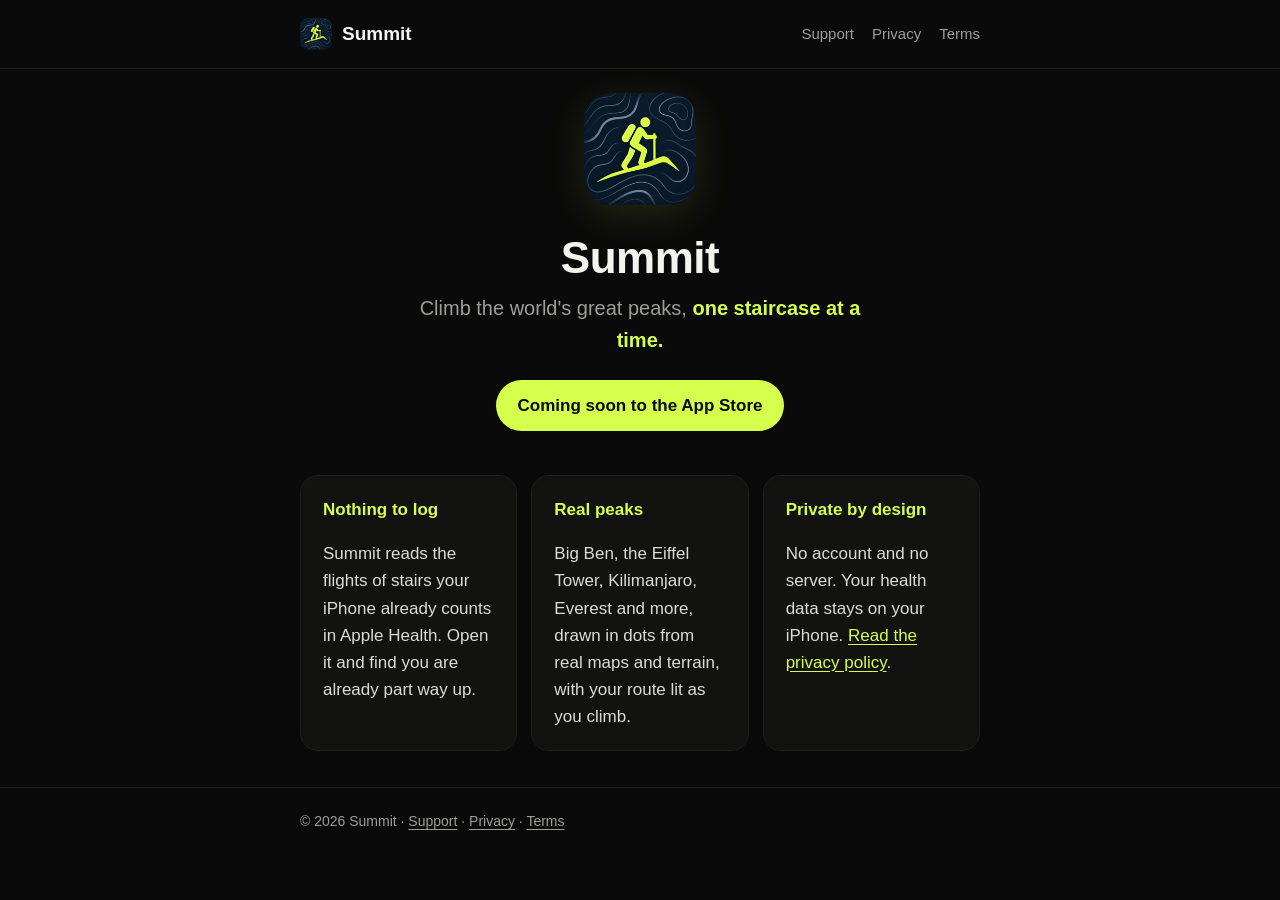
==== index.html @ 50f555a9 "Summit's web pages: home, privacy policy, support and terms Co-Authored-By: Claude Opus 5.5 <noreply" ====
<!doctype html>
<html lang="en-GB">
<head>
  <meta charset="utf-8">
  <meta name="viewport" content="width=device-width, initial-scale=1">
  <title>Summit</title>
  <meta name="description" content="Summit turns the stairs you already climb into progress up the world's great peaks and landmarks.">
  <link rel="icon" href="icon.png">
  <link rel="apple-touch-icon" href="icon.png">
  <link rel="stylesheet" href="style.css">
</head>
<body>
  <header class="top">
    <div class="wrap">
      <a class="brand" href="./"><img src="icon.png" alt="">Summit</a>
      <nav>
        <a href="support.html">Support</a>
        <a href="privacy.html">Privacy</a>
        <a href="terms.html">Terms</a>
      </nav>
    </div>
  </header>

  <main class="wrap">
    <section class="hero">
      <img src="icon.png" alt="Summit's icon">
      <h1>Summit</h1>
      <p class="tag">Climb the world's great peaks, <strong>one staircase at a time.</strong></p>
      <span class="pill">Coming soon to the App Store</span>
    </section>

    <div class="grid">
      <div class="card">
        <h3>Nothing to log</h3>
        <p>Summit reads the flights of stairs your iPhone already counts in Apple Health. Open it and find you are already part way up.</p>
      </div>
      <div class="card">
        <h3>Real peaks</h3>
        <p>Big Ben, the Eiffel Tower, Kilimanjaro, Everest and more, drawn in dots from real maps and terrain, with your route lit as you climb.</p>
      </div>
      <div class="card">
        <h3>Private by design</h3>
        <p>No account and no server. Your health data stays on your iPhone. <a href="privacy.html">Read the privacy policy</a>.</p>
      </div>
    </div>
  </main>

  <footer>
    <div class="wrap">
      &copy; 2026 Summit &middot; <a href="support.html">Support</a> &middot; <a href="privacy.html">Privacy</a> &middot; <a href="terms.html">Terms</a>
    </div>
  </footer>
</body>
</html>
---- style.css ----
:root {
  --night: #0a0a0a;
  --dusk: #121311;
  --slate: #1f201d;
  --snow: #f4f4ee;
  --mist: #9c9e97;
  --lime: #d6ff4d;
  --olive: #2c3a14;
}

* { box-sizing: border-box; }

html { -webkit-text-size-adjust: 100%; }

body {
  margin: 0;
  background: var(--night);
  color: var(--snow);
  font: 17px/1.6 -apple-system, BlinkMacSystemFont, "SF Pro Text", "Helvetica Neue", Helvetica, Arial, sans-serif;
}

a { color: var(--lime); text-underline-offset: 3px; }
a:hover { text-decoration-thickness: 2px; }

.wrap { max-width: 720px; margin: 0 auto; padding: 0 20px; }

header.top {
  border-bottom: 1px solid var(--slate);
  padding: 18px 0;
}
header.top .wrap { display: flex; align-items: center; justify-content: space-between; gap: 16px; flex-wrap: wrap; }
.brand { display: flex; align-items: center; gap: 10px; color: var(--snow); text-decoration: none; font-weight: 800; font-size: 19px; }
.brand img { width: 32px; height: 32px; border-radius: 8px; }
nav { display: flex; gap: 18px; flex-wrap: wrap; font-size: 15px; }
nav a { color: var(--mist); text-decoration: none; }
nav a[aria-current="page"], nav a:hover { color: var(--lime); }

main { padding: 40px 0 56px; }

h1 { font-size: 34px; line-height: 1.15; margin: 0 0 8px; letter-spacing: -0.5px; }
h2 { font-size: 21px; margin: 36px 0 8px; }
h3 { font-size: 17px; margin: 24px 0 4px; }
p, li { color: #dcdcd4; }
.lede { color: var(--mist); margin-top: 0; }
.label { color: var(--lime); text-transform: lowercase; font-size: 13px; font-weight: 700; letter-spacing: 0.8px; margin: 0 0 10px; }

.card {
  background: var(--dusk);
  border: 1px solid var(--slate);
  border-radius: 18px;
  padding: 20px 22px;
  margin: 20px 0;
}
.card p:first-child { margin-top: 0; }
.card p:last-child { margin-bottom: 0; }

.hero { text-align: center; padding: 24px 0 8px; }
.hero img { width: 112px; height: 112px; border-radius: 26px; box-shadow: 0 10px 40px rgba(214, 255, 77, 0.12); }
.hero h1 { font-size: 44px; margin-top: 20px; }
.hero .tag { font-size: 20px; color: var(--mist); margin: 0 auto; max-width: 480px; }
.hero .tag strong { color: var(--lime); font-weight: 700; }

.pill {
  display: inline-block;
  margin-top: 24px;
  background: var(--lime);
  color: var(--night);
  font-weight: 800;
  padding: 12px 22px;
  border-radius: 999px;
  text-decoration: none;
}

.grid { display: grid; grid-template-columns: repeat(auto-fit, minmax(200px, 1fr)); gap: 14px; margin: 36px 0; }
.grid .card { margin: 0; }
.grid h3 { margin-top: 0; color: var(--lime); }

footer {
  border-top: 1px solid var(--slate);
  padding: 22px 0 40px;
  color: var(--mist);
  font-size: 14px;
}
footer a { color: var(--mist); }

@media (max-width: 480px) {
  h1 { font-size: 28px; }
  .hero h1 { font-size: 36px; }
}
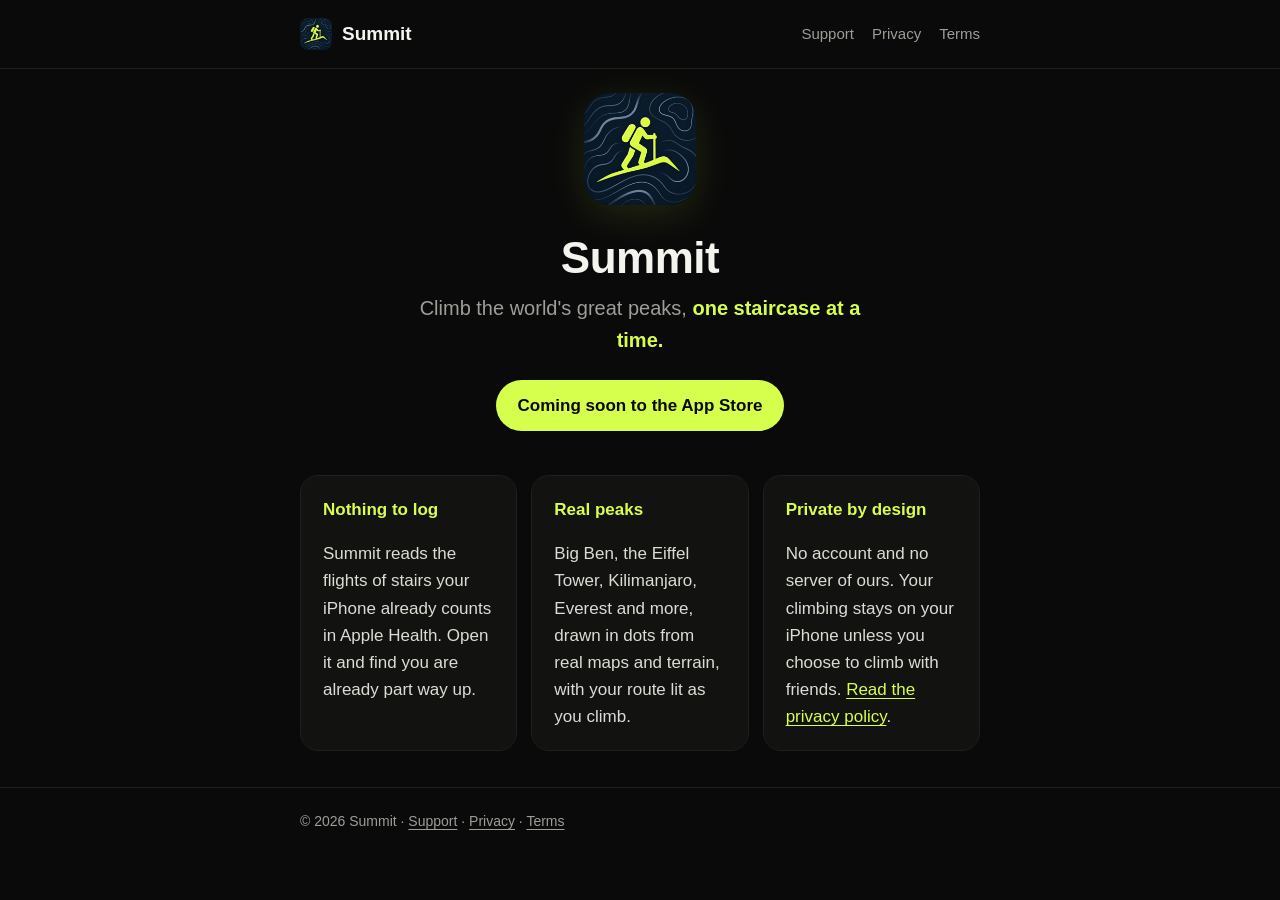
==== commit b5d09aea: "Privacy policy: climbing with friends, ahead of Summit 1.1 Co-Authored-By: Claude Fable 5.2 <noreply" ====
--- a/index.html
+++ b/index.html
@@ -40,7 +40,7 @@
       </div>
       <div class="card">
         <h3>Private by design</h3>
-        <p>No account and no server. Your health data stays on your iPhone. <a href="privacy.html">Read the privacy policy</a>.</p>
+        <p>No account and no server of ours. Your climbing stays on your iPhone unless you choose to climb with friends. <a href="privacy.html">Read the privacy policy</a>.</p>
       </div>
     </div>
   </main>
